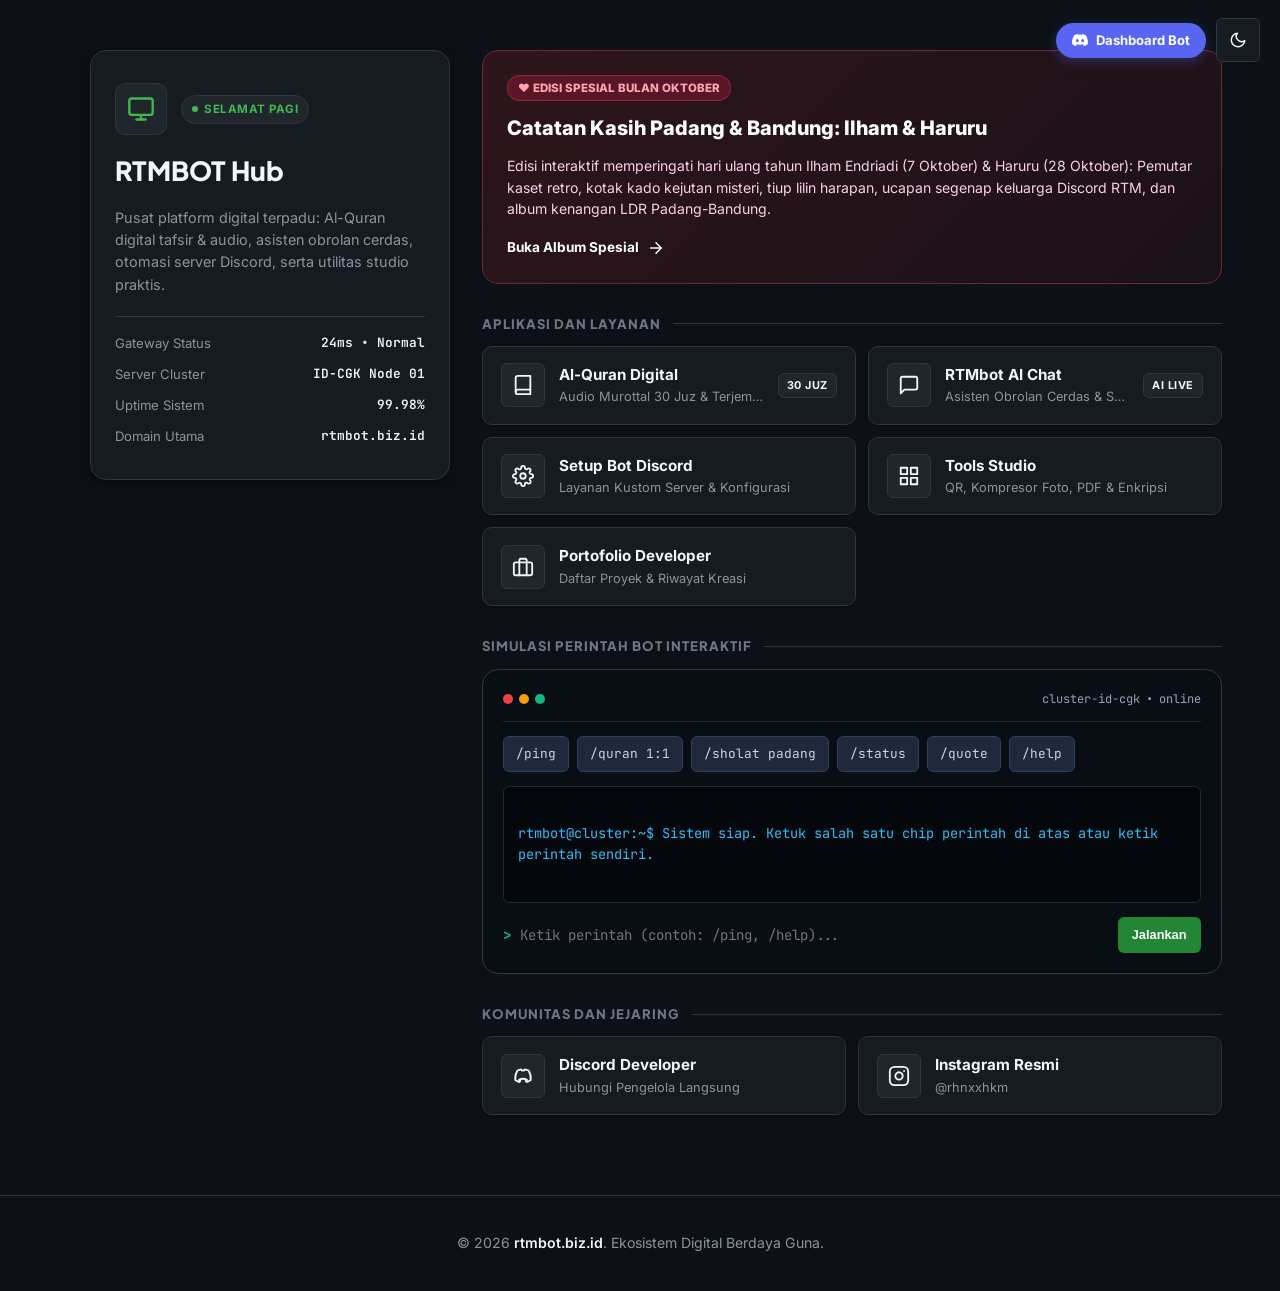
==== index.html @ 98f9404e "feat: hapus 2 ucapan kawan mabar & kerabat, perbarui dashboard bot dan animasi scrapbook" ====
<!DOCTYPE html>
<html lang="id" data-theme="dark">
<head>
  <meta charset="UTF-8">
  <meta name="viewport" content="width=device-width, initial-scale=1.0">
  <meta name="google-site-verification" content="hegC6QGjlcZtAX7SPgJhRO4Cdht479-PehDHq2HpZp4">
  <title>RTMBOT: Ekosistem Digital dan Platform Otomasi</title>
  
  <link rel="preconnect" href="https://fonts.googleapis.com">
  <link rel="preconnect" href="https://fonts.gstatic.com" crossorigin>
  <link href="https://fonts.googleapis.com/css2?family=Plus+Jakarta+Sans:wght@500;600;700;800;900&family=Inter:wght@400;500;600;700&family=JetBrains+Mono:wght@400;500;600&display=swap" rel="stylesheet">
  
  <link rel="stylesheet" href="rtm-design-system.css">

  <script>
    (function() {
      const saved = localStorage.getItem('rtm_theme') || 'dark';
      document.documentElement.setAttribute('data-theme', saved);
      
      // Password recovery redirect handler
      if (window.location.hash && (window.location.hash.includes('type=recovery') || window.location.hash.includes('access_token'))) {
        window.location.replace('/reset-password.html' + window.location.hash);
      } else if (window.location.search && (window.location.search.includes('type=recovery') || window.location.search.includes('token_hash'))) {
        window.location.replace('/reset-password.html' + window.location.search);
      }
    })();
  </script>

  <style>
    /* Specific Hub Grid */
    .hub-container {
      max-width: 1140px;
      margin: 0 auto;
      padding: 30px 20px 80px;
      display: grid;
      grid-template-columns: 1fr;
      gap: 32px;
    }

    @media (min-width: 960px) {
      .hub-container {
        grid-template-columns: 360px 1fr;
        padding-top: 50px;
        align-items: start;
      }
    }

    /* Sidebar Profile Card */
    .hub-profile-card {
      background: var(--rtm-surface);
      border: 1px solid var(--rtm-border);
      border-radius: var(--radius-lg);
      padding: 32px 24px;
      box-shadow: var(--rtm-shadow-md);
      display: flex;
      flex-direction: column;
      gap: 20px;
    }

    @media (min-width: 960px) {
      .hub-profile-card {
        position: sticky;
        top: 30px;
      }
    }

    .brand-mark-header {
      display: flex;
      align-items: center;
      gap: 14px;
    }

    .brand-mark {
      width: 52px;
      height: 52px;
      background: var(--rtm-surface-elevated);
      border: 1px solid var(--rtm-border);
      border-radius: var(--radius-md);
      display: inline-flex;
      align-items: center;
      justify-content: center;
      color: var(--rtm-primary-light);
      flex-shrink: 0;
    }

    .status-badge {
      display: inline-flex;
      align-items: center;
      gap: 6px;
      font-size: 0.72rem;
      font-weight: 700;
      color: var(--rtm-primary-light);
      background: var(--rtm-surface-elevated);
      border: 1px solid var(--rtm-border);
      padding: 4px 10px;
      border-radius: var(--radius-pill);
      text-transform: uppercase;
      letter-spacing: 0.5px;
    }

    .status-pulse-dot {
      width: 6px;
      height: 6px;
      border-radius: 50%;
      background: var(--rtm-primary-light);
    }

    .hub-title {
      font-size: 1.65rem;
      font-weight: 800;
      line-height: 1.2;
    }

    .hub-bio {
      font-size: 0.9rem;
      color: var(--rtm-text-secondary);
      line-height: 1.55;
    }

    .hub-meta-list {
      display: flex;
      flex-direction: column;
      gap: 10px;
      padding-top: 16px;
      border-top: 1px solid var(--rtm-border);
      font-size: 0.82rem;
      color: var(--rtm-text-secondary);
    }

    .meta-row {
      display: flex;
      justify-content: space-between;
      align-items: center;
    }

    .meta-val {
      font-weight: 600;
      color: var(--rtm-text-main);
      font-family: var(--font-mono);
      font-size: 0.8rem;
    }

    /* Content Area */
    .hub-content {
      display: flex;
      flex-direction: column;
      gap: 32px;
    }

    .section-block {
      display: flex;
      flex-direction: column;
      gap: 14px;
    }

    .section-title {
      font-size: 0.82rem;
      font-weight: 800;
      color: var(--rtm-text-muted);
      text-transform: uppercase;
      letter-spacing: 1px;
      display: flex;
      align-items: center;
      gap: 12px;
    }

    .section-title::after {
      content: '';
      flex: 1;
      height: 1px;
      background: var(--rtm-border);
    }

    /* SPECIAL BANNER: 7 OKTOBER PADANG & BANDUNG */
    .special-birthday-banner {
      background: linear-gradient(135deg, #2D151B, #1A1218);
      border: 1px solid #6E273B;
      border-radius: var(--radius-lg);
      padding: 24px;
      display: flex;
      flex-direction: column;
      gap: 14px;
      text-decoration: none;
      color: #FFFFFF;
      transition: transform 0.2s ease, border-color 0.2s ease;
      position: relative;
      overflow: hidden;
    }

    [data-theme="light"] .special-birthday-banner {
      background: linear-gradient(135deg, #FFF1F2, #FFE4E6);
      border-color: #FECDD3;
      color: #881337;
    }

    .special-birthday-banner:hover {
      transform: translateY(-2px);
      border-color: #BE123C;
    }

    .banner-badge {
      display: inline-flex;
      align-items: center;
      gap: 6px;
      font-size: 0.72rem;
      font-weight: 800;
      color: #FDA4AF;
      background: rgba(225, 29, 72, 0.25);
      border: 1px solid rgba(244, 63, 94, 0.4);
      padding: 3px 10px;
      border-radius: var(--radius-pill);
      text-transform: uppercase;
      width: fit-content;
    }

    [data-theme="light"] .banner-badge {
      color: #BE123C;
      background: #FFFFFF;
      border-color: #FDA4AF;
    }

    .banner-heading {
      font-size: 1.25rem;
      font-weight: 800;
      line-height: 1.3;
    }

    .banner-desc {
      font-size: 0.88rem;
      color: #FBCFE8;
      line-height: 1.5;
    }

    [data-theme="light"] .banner-desc {
      color: #4C0519;
    }

    .banner-footer-cta {
      display: inline-flex;
      align-items: center;
      gap: 8px;
      font-size: 0.85rem;
      font-weight: 700;
      color: #FFFFFF;
      margin-top: 4px;
    }

    [data-theme="light"] .banner-footer-cta {
      color: #BE123C;
    }

    /* Cards Grid */
    .cards-grid {
      display: grid;
      grid-template-columns: 1fr;
      gap: 12px;
    }

    @media (min-width: 600px) {
      .cards-grid {
        grid-template-columns: repeat(2, 1fr);
      }
    }

    /* Matte Clean App Link Card */
    .app-card {
      display: flex;
      align-items: center;
      gap: 14px;
      background: var(--rtm-surface);
      border: 1px solid var(--rtm-border);
      border-radius: var(--radius-md);
      padding: 16px 18px;
      text-decoration: none;
      color: var(--rtm-text-main);
      box-shadow: var(--rtm-shadow-sm);
      min-height: 72px;
      transition: all 0.2s ease;
    }

    .app-card:hover {
      border-color: var(--rtm-border-hover);
      background: var(--rtm-surface-elevated);
      transform: translateY(-1px);
    }

    .card-icon-box {
      width: 44px;
      height: 44px;
      border-radius: var(--radius-sm);
      background: var(--rtm-surface-elevated);
      border: 1px solid var(--rtm-border);
      display: flex;
      align-items: center;
      justify-content: center;
      color: var(--rtm-text-main);
      flex-shrink: 0;
    }

    .card-info {
      flex: 1;
      min-width: 0;
    }

    .card-name {
      font-size: 0.95rem;
      font-weight: 700;
      color: var(--rtm-text-main);
      white-space: nowrap;
      overflow: hidden;
      text-overflow: ellipsis;
    }

    .card-desc {
      font-size: 0.8rem;
      color: var(--rtm-text-secondary);
      white-space: nowrap;
      overflow: hidden;
      text-overflow: ellipsis;
    }

    .card-tag {
      font-size: 0.68rem;
      font-weight: 700;
      background: var(--rtm-surface-elevated);
      border: 1px solid var(--rtm-border);
      color: var(--rtm-text-main);
      padding: 3px 8px;
      border-radius: var(--radius-sm);
      text-transform: uppercase;
      letter-spacing: 0.5px;
      flex-shrink: 0;
    }

    /* INTERACTIVE TERMINAL / BOT COMMAND SIMULATOR */
    .terminal-card {
      background: #090D14;
      border: 1px solid #2D3748;
      border-radius: var(--radius-lg);
      padding: 20px;
      display: flex;
      flex-direction: column;
      gap: 14px;
      color: #E2E8F0;
      font-family: var(--font-mono);
    }

    [data-theme="light"] .terminal-card {
      background: #1E293B;
      border-color: #334155;
    }

    .terminal-header {
      display: flex;
      justify-content: space-between;
      align-items: center;
      border-bottom: 1px solid #1F2937;
      padding-bottom: 12px;
      font-size: 0.8rem;
    }

    .terminal-dots {
      display: flex;
      gap: 6px;
    }

    .dot-term {
      width: 10px;
      height: 10px;
      border-radius: 50%;
    }
    .dot-red { background: #EF4444; }
    .dot-yellow { background: #F59E0B; }
    .dot-green { background: #10B981; }

    .terminal-status {
      font-size: 0.75rem;
      color: #94A3B8;
      display: flex;
      align-items: center;
      gap: 6px;
    }

    .terminal-chips {
      display: flex;
      flex-wrap: wrap;
      gap: 8px;
    }

    .cmd-chip {
      background: #1E293B;
      border: 1px solid #334155;
      color: #CBD5E1;
      padding: 6px 12px;
      border-radius: var(--radius-sm);
      font-size: 0.8rem;
      font-family: var(--font-mono);
      cursor: pointer;
      min-height: 36px;
      display: inline-flex;
      align-items: center;
      gap: 6px;
      transition: all 0.15s ease;
    }

    .cmd-chip:hover {
      background: #334155;
      color: #FFFFFF;
      border-color: #64748B;
    }

    .terminal-output-box {
      background: #04070B;
      border: 1px solid #1E293B;
      border-radius: var(--radius-sm);
      padding: 14px;
      min-height: 100px;
      max-height: 180px;
      overflow-y: auto;
      font-size: 0.85rem;
      line-height: 1.6;
      white-space: pre-wrap;
      color: #38BDF8;
    }

    .terminal-input-row {
      display: flex;
      gap: 8px;
      align-items: center;
    }

    .terminal-prompt {
      color: #10B981;
      font-weight: 700;
      font-size: 0.9rem;
    }

    .terminal-input {
      flex: 1;
      background: transparent;
      border: none;
      color: #F8FAFC;
      font-family: var(--font-mono);
      font-size: 0.88rem;
      outline: none;
    }

    .terminal-send-btn {
      background: #238636;
      border: none;
      color: #FFFFFF;
      padding: 6px 14px;
      border-radius: var(--radius-sm);
      font-size: 0.8rem;
      font-weight: 700;
      cursor: pointer;
      min-height: 36px;
    }

    /* Top Floating Bar for Theme */
    .top-toolbar {
      position: fixed;
      top: 18px;
      right: 20px;
      z-index: 99;
      display: flex;
      gap: 10px;
    }
  </style>
</head>
<body>

  <!-- Floating Toolbar: Dashboard Bot & Theme Switcher -->
  <div class="top-toolbar" style="display: flex; gap: 10px; align-items: center;">
    <a href="dashboard/" class="rtm-btn-pill" style="text-decoration: none; display: inline-flex; align-items: center; gap: 8px; font-size: 0.82rem; font-weight: 700; background: #5865F2; color: #FFF; padding: 7px 16px; border-radius: 999px; box-shadow: 0 4px 12px rgba(88, 101, 242, 0.3); transition: transform 0.15s ease;">
      <svg width="16" height="16" viewBox="0 0 24 24" fill="currentColor">
        <path d="M20.317 4.37a19.791 19.791 0 0 0-4.885-1.515.074.074 0 0 0-.079.037c-.21.375-.444.864-.608 1.25a18.27 18.27 0 0 0-5.487 0 12.64 12.64 0 0 0-.617-1.25.077.077 0 0 0-.079-.037A19.736 19.736 0 0 0 3.677 4.37a.07.07 0 0 0-.032.027C.533 9.046-.32 13.58.099 18.057a.082.082 0 0 0 .031.057 19.9 19.9 0 0 0 5.993 3.03.078.078 0 0 0 .084-.028c.462-.63.874-1.295 1.226-1.994.021-.041.001-.09-.041-.106a13.107 13.107 0 0 1-1.872-.892.077.077 0 0 1-.008-.128 10.2 10.2 0 0 0 .372-.292.074.074 0 0 1 .077-.01c3.929 1.793 8.18 1.793 12.061 0a.074.074 0 0 1 .078.01c.12.098.246.198.373.292a.077.077 0 0 1-.006.127 12.299 12.299 0 0 1-1.873.894.077.077 0 0 0-.041.107c.36.698.772 1.362 1.225 1.993a.076.076 0 0 0 .084.028 19.839 19.839 0 0 0 6.002-3.03.077.077 0 0 0 .032-.054c.5-5.177-.838-9.674-3.549-13.66a.061.061 0 0 0-.031-.028zM8.02 15.33c-1.183 0-2.157-1.085-2.157-2.419 0-1.333.956-2.419 2.157-2.419 1.21 0 2.176 1.096 2.157 2.42 0 1.333-.956 2.418-2.157 2.418zm7.975 0c-1.183 0-2.157-1.085-2.157-2.419 0-1.333.955-2.419 2.157-2.419 1.21 0 2.176 1.096 2.157 2.42 0 1.333-.946 2.418-2.157 2.418z"/>
      </svg>
      <span>Dashboard Bot</span>
    </a>
    <button id="themeToggleBtn" class="rtm-btn-icon" type="button" aria-label="Ganti Tema Tampilan" title="Ganti Mode Gelap / Terang">
      <svg id="themeIconDark" width="18" height="18" viewBox="0 0 24 24" fill="none" stroke="currentColor" stroke-width="2" stroke-linecap="round" stroke-linejoin="round">
        <path d="M21 12.79A9 9 0 1 1 11.21 3 7 7 0 0 0 21 12.79z"></path>
      </svg>
      <svg id="themeIconLight" width="18" height="18" viewBox="0 0 24 24" fill="none" stroke="currentColor" stroke-width="2" stroke-linecap="round" stroke-linejoin="round" style="display:none;">
        <circle cx="12" cy="12" r="5"></circle>
        <line x1="12" y1="1" x2="12" y2="3"></line>
        <line x1="12" y1="21" x2="12" y2="23"></line>
        <line x1="4.22" y1="4.22" x2="5.64" y2="5.64"></line>
        <line x1="18.36" y1="18.36" x2="19.78" y2="19.78"></line>
        <line x1="1" y1="12" x2="3" y2="12"></line>
        <line x1="21" y1="12" x2="23" y2="12"></line>
        <line x1="4.22" y1="19.78" x2="5.64" y2="18.36"></line>
        <line x1="18.36" y1="5.64" x2="19.78" y2="4.22"></line>
      </svg>
    </button>
  </div>

  <main class="hub-container">
    
    <!-- Profile & Branding Sidebar -->
    <aside class="hub-profile-card">
      <div class="brand-mark-header">
        <div class="brand-mark">
          <svg width="28" height="28" viewBox="0 0 24 24" fill="none" stroke="currentColor" stroke-width="2" stroke-linecap="round" stroke-linejoin="round">
            <rect x="2" y="3" width="20" height="14" rx="2" ry="2"></rect>
            <line x1="8" y1="21" x2="16" y2="21"></line>
            <line x1="12" y1="17" x2="12" y2="21"></line>
          </svg>
        </div>
        <div>
          <div class="status-badge" id="greetBadge">
            <span class="status-pulse-dot"></span>
            <span id="greetText">Selamat Datang</span>
          </div>
        </div>
      </div>

      <h1 class="hub-title">RTMBOT Hub</h1>
      <p class="hub-bio">
        Pusat platform digital terpadu: Al-Quran digital tafsir &amp; audio, asisten obrolan cerdas, otomasi server Discord, serta utilitas studio praktis.
      </p>

      <div class="hub-meta-list">
        <div class="meta-row">
          <span>Gateway Status</span>
          <span class="meta-val" id="livePingVal">24ms &bull; Normal</span>
        </div>
        <div class="meta-row">
          <span>Server Cluster</span>
          <span class="meta-val">ID-CGK Node 01</span>
        </div>
        <div class="meta-row">
          <span>Uptime Sistem</span>
          <span class="meta-val">99.98%</span>
        </div>
        <div class="meta-row">
          <span>Domain Utama</span>
          <span class="meta-val">rtmbot.biz.id</span>
        </div>
      </div>
    </aside>

    <!-- Main Content & Tools Section -->
    <section class="hub-content">
      
      <!-- SPECIAL FEATURE: PADANG & BANDUNG OKTOBER KEEPSAKE (/hh/) -->
      <a href="hh/" class="special-birthday-banner" title="Buka Catatan Kasih Padang &amp; Bandung: Ilham &amp; Haruru">
        <div class="banner-badge">&hearts; Edisi Spesial Bulan Oktober</div>
        <div class="banner-heading">Catatan Kasih Padang &amp; Bandung: Ilham &amp; Haruru</div>
        <div class="banner-desc">
          Edisi interaktif memperingati hari ulang tahun Ilham Endriadi (7 Oktober) &amp; Haruru (28 Oktober): Pemutar kaset retro, kotak kado kejutan misteri, tiup lilin harapan, ucapan segenap keluarga Discord RTM, dan album kenangan LDR Padang-Bandung.
        </div>
        <div class="banner-footer-cta">
          <span>Buka Album Spesial</span>
          <svg width="18" height="18" viewBox="0 0 24 24" fill="none" stroke="currentColor" stroke-width="2" stroke-linecap="round" stroke-linejoin="round">
            <line x1="5" y1="12" x2="19" y2="12"></line>
            <polyline points="12 5 19 12 12 19"></polyline>
          </svg>
        </div>
      </a>

      <!-- Group 1: Aplikasi & Fitur Utama -->
      <div class="section-block">
        <h2 class="section-title">Aplikasi dan Layanan</h2>
        <div class="cards-grid">
          
          <a href="quran/" class="app-card">
            <div class="card-icon-box">
              <svg width="22" height="22" viewBox="0 0 24 24" fill="none" stroke="currentColor" stroke-width="2" stroke-linecap="round" stroke-linejoin="round">
                <path d="M4 19.5A2.5 2.5 0 0 1 6.5 17H20"></path>
                <path d="M6.5 2H20v20H6.5A2.5 2.5 0 0 1 4 19.5v-15A2.5 2.5 0 0 1 6.5 2z"></path>
              </svg>
            </div>
            <div class="card-info">
              <div class="card-name">Al-Quran Digital</div>
              <div class="card-desc">Audio Murottal 30 Juz &amp; Terjemahan</div>
            </div>
            <span class="card-tag">30 Juz</span>
          </a>

          <a href="chat/" class="app-card">
            <div class="card-icon-box">
              <svg width="22" height="22" viewBox="0 0 24 24" fill="none" stroke="currentColor" stroke-width="2" stroke-linecap="round" stroke-linejoin="round">
                <path d="M21 15a2 2 0 0 1-2 2H7l-4 4V5a2 2 0 0 1 2-2h14a2 2 0 0 1 2 2z"></path>
              </svg>
            </div>
            <div class="card-info">
              <div class="card-name">RTMbot AI Chat</div>
              <div class="card-desc">Asisten Obrolan Cerdas &amp; Solutif</div>
            </div>
            <span class="card-tag">AI Live</span>
          </a>

          <a href="costum/" class="app-card">
            <div class="card-icon-box">
              <svg width="22" height="22" viewBox="0 0 24 24" fill="none" stroke="currentColor" stroke-width="2" stroke-linecap="round" stroke-linejoin="round">
                <circle cx="12" cy="12" r="3"></circle>
                <path d="M19.4 15a1.65 1.65 0 0 0 .33 1.82l.06.06a2 2 0 0 1 0 2.83 2 2 0 0 1-2.83 0l-.06-.06a1.65 1.65 0 0 0-1.82-.33 1.65 1.65 0 0 0-1 1.51V21a2 2 0 0 1-2 2 2 2 0 0 1-2-2v-.09A1.65 1.65 0 0 0 9 19.4a1.65 1.65 0 0 0-1.82.33l-.06.06a2 2 0 0 1-2.83 0 2 2 0 0 1 0-2.83l.06-.06a1.65 1.65 0 0 0 .33-1.82 1.65 1.65 0 0 0-1.51-1H3a2 2 0 0 1-2-2 2 2 0 0 1 2-2h.09A1.65 1.65 0 0 0 4.6 9a1.65 1.65 0 0 0-.33-1.82l-.06-.06a2 2 0 0 1 0-2.83 2 2 0 0 1 2.83 0l.06.06a1.65 1.65 0 0 0 1.82.33H9a1.65 1.65 0 0 0 1-1.51V3a2 2 0 0 1 2-2 2 2 0 0 1 2 2v.09a1.65 1.65 0 0 0 1 1.51 1.65 1.65 0 0 0 1.82-.33l.06-.06a2 2 0 0 1 2.83 0 2 2 0 0 1 0 2.83l-.06.06a1.65 1.65 0 0 0-.33 1.82V9a1.65 1.65 0 0 0 1.51 1H21a2 2 0 0 1 2 2 2 2 0 0 1-2 2h-.09a1.65 1.65 0 0 0-1.51 1z"></path>
              </svg>
            </div>
            <div class="card-info">
              <div class="card-name">Setup Bot Discord</div>
              <div class="card-desc">Layanan Kustom Server &amp; Konfigurasi</div>
            </div>
          </a>

          <a href="studio/" class="app-card">
            <div class="card-icon-box">
              <svg width="22" height="22" viewBox="0 0 24 24" fill="none" stroke="currentColor" stroke-width="2" stroke-linecap="round" stroke-linejoin="round">
                <rect x="3" y="3" width="7" height="7"></rect>
                <rect x="14" y="3" width="7" height="7"></rect>
                <rect x="14" y="14" width="7" height="7"></rect>
                <rect x="3" y="14" width="7" height="7"></rect>
              </svg>
            </div>
            <div class="card-info">
              <div class="card-name">Tools Studio</div>
              <div class="card-desc">QR, Kompresor Foto, PDF &amp; Enkripsi</div>
            </div>
          </a>

          <a href="portofolio/" class="app-card">
            <div class="card-icon-box">
              <svg width="22" height="22" viewBox="0 0 24 24" fill="none" stroke="currentColor" stroke-width="2" stroke-linecap="round" stroke-linejoin="round">
                <rect x="2" y="7" width="20" height="14" rx="2" ry="2"></rect>
                <path d="M16 21V5a2 2 0 0 0-2-2h-4a2 2 0 0 0-2 2v16"></path>
              </svg>
            </div>
            <div class="card-info">
              <div class="card-name">Portofolio Developer</div>
              <div class="card-desc">Daftar Proyek &amp; Riwayat Kreasi</div>
            </div>
          </a>

        </div>
      </div>

      <!-- INTERACTIVE SECTION: LIVE TERMINAL SIMULATOR -->
      <div class="section-block">
        <h2 class="section-title">Simulasi Perintah Bot Interaktif</h2>
        <div class="terminal-card">
          <div class="terminal-header">
            <div class="terminal-dots">
              <div class="dot-term dot-red"></div>
              <div class="dot-term dot-yellow"></div>
              <div class="dot-term dot-green"></div>
            </div>
            <div class="terminal-status">
              <span>cluster-id-cgk</span> &bull; <span>online</span>
            </div>
          </div>

          <div class="terminal-chips">
            <button type="button" class="cmd-chip" onclick="executeTermCmd('/ping')">/ping</button>
            <button type="button" class="cmd-chip" onclick="executeTermCmd('/quran 1:1')">/quran 1:1</button>
            <button type="button" class="cmd-chip" onclick="executeTermCmd('/sholat padang')">/sholat padang</button>
            <button type="button" class="cmd-chip" onclick="executeTermCmd('/status')">/status</button>
            <button type="button" class="cmd-chip" onclick="executeTermCmd('/quote')">/quote</button>
            <button type="button" class="cmd-chip" onclick="executeTermCmd('/help')">/help</button>
          </div>

          <div class="terminal-output-box" id="termOutput">
rtmbot@cluster:~$ Sistem siap. Ketuk salah satu chip perintah di atas atau ketik perintah sendiri.
          </div>

          <div class="terminal-input-row">
            <span class="terminal-prompt">&gt;</span>
            <input type="text" id="termInput" class="terminal-input" placeholder="Ketik perintah (contoh: /ping, /help)..." autocomplete="off">
            <button type="button" class="terminal-send-btn" onclick="submitTermInput()">Jalankan</button>
          </div>
        </div>
      </div>

      <!-- Group 2: Komunitas & Media Sosial -->
      <div class="section-block">
        <h2 class="section-title">Komunitas dan Jejaring</h2>
        <div class="cards-grid">
          
          <a href="https://discord.com/users/1000737066822410311" target="_blank" rel="noopener noreferrer" class="app-card">
            <div class="card-icon-box">
              <svg width="22" height="22" viewBox="0 0 24 24" fill="none" stroke="currentColor" stroke-width="2" stroke-linecap="round" stroke-linejoin="round">
                <path d="M18 6h0a14.5 14.5 0 0 0-4-1.2 11.8 11.8 0 0 0-.6 1.2 13.5 13.5 0 0 0-2.8 0 11.8 11.8 0 0 0-.6-1.2A14.5 14.5 0 0 0 6 6a15.7 15.7 0 0 0-2.4 10.3 14.7 14.7 0 0 0 4.5 2.3c.4-.5.7-1 1-1.6-.5-.2-1-.5-1.5-.8.1-.1.2-.2.3-.3a10.5 10.5 0 0 1 8.2 0c.1.1.2.2.3.3-.5.3-1 .6-1.5.8.3.6.6 1.1 1 1.6a14.7 14.7 0 0 0 4.5-2.3A15.7 15.7 0 0 0 18 6z"></path>
              </svg>
            </div>
            <div class="card-info">
              <div class="card-name">Discord Developer</div>
              <div class="card-desc">Hubungi Pengelola Langsung</div>
            </div>
          </a>

          <a href="https://www.instagram.com/rhnxxhkm" target="_blank" rel="noopener noreferrer" class="app-card">
            <div class="card-icon-box">
              <svg width="22" height="22" viewBox="0 0 24 24" fill="none" stroke="currentColor" stroke-width="2" stroke-linecap="round" stroke-linejoin="round">
                <rect x="2" y="2" width="20" height="20" rx="5" ry="5"></rect>
                <path d="M16 11.37A4 4 0 1 1 12.63 8 4 4 0 0 1 16 11.37z"></path>
                <line x1="17.5" y1="6.5" x2="17.51" y2="6.5"></line>
              </svg>
            </div>
            <div class="card-info">
              <div class="card-name">Instagram Resmi</div>
              <div class="card-desc">@rhnxxhkm</div>
            </div>
          </a>

        </div>
      </div>

    </section>

  </main>

  <footer class="rtm-footer">
    <p>&copy; 2026 <a href="https://rtmbot.biz.id">rtmbot.biz.id</a>. Ekosistem Digital Berdaya Guna.</p>
  </footer>

  <script>
    // Theme Switcher
    function toggleTheme() {
      const current = document.documentElement.getAttribute('data-theme') || 'dark';
      const next = current === 'dark' ? 'light' : 'dark';
      document.documentElement.setAttribute('data-theme', next);
      localStorage.setItem('rtm_theme', next);
      updateThemeIcon(next);
    }

    function updateThemeIcon(theme) {
      const isDark = (theme || document.documentElement.getAttribute('data-theme') || 'dark') === 'dark';
      const iconDark = document.getElementById('themeIconDark');
      const iconLight = document.getElementById('themeIconLight');
      if (iconDark && iconLight) {
        iconDark.style.display = isDark ? 'inline-block' : 'none';
        iconLight.style.display = isDark ? 'none' : 'inline-block';
      }
    }

    document.getElementById('themeToggleBtn').addEventListener('click', toggleTheme);

    // Greet text based on user local time
    const hour = new Date().getHours();
    const greetEl = document.getElementById('greetText');
    if (greetEl) {
      if (hour >= 4 && hour < 11) greetEl.textContent = 'Selamat Pagi';
      else if (hour >= 11 && hour < 15) greetEl.textContent = 'Selamat Siang';
      else if (hour >= 15 && hour < 18) greetEl.textContent = 'Selamat Sore';
      else greetEl.textContent = 'Selamat Malam';
    }

    // Ping fluctuation simulation (natural 18ms - 32ms)
    setInterval(() => {
      const pingEl = document.getElementById('livePingVal');
      if (pingEl) {
        const ms = Math.floor(Math.random() * 14) + 18;
        pingEl.textContent = ms + 'ms \u2022 Normal';
      }
    }, 4000);

    // Interactive Terminal Simulator Logic
    const termOutput = document.getElementById('termOutput');
    const termInput = document.getElementById('termInput');

    function executeTermCmd(cmd) {
      cmd = cmd.trim();
      if (!cmd) return;
      
      let response = '';
      const cleanCmd = cmd.toLowerCase();

      if (cleanCmd === '/ping') {
        const latency = Math.floor(Math.random() * 12) + 19;
        response = `Pong!\nGateway WebSocket Latency: ${latency}ms\nREST API Latency: ${latency + 6}ms\nRegion: Asia/Jakarta (ID-CGK)`;
      } else if (cleanCmd === '/quran 1:1') {
        response = `QS. Al-Fatihah (1:1)\nبِسْمِ اللَّهِ الرَّحْمَٰنِ الرَّحِيمِ\n"Dengan nama Allah Yang Maha Pengasih, Maha Penyayang."\nBuka fitur lengkap di menu /quran/`;
      } else if (cleanCmd === '/sholat padang') {
        response = `Jadwal Sholat Wilayah Padang & Bandung Hari Ini:\nSubuh: 04:52 WIB\nDzuhur: 12:12 WIB\nAshar: 15:15 WIB\nMaghrib: 18:16 WIB\nIsya: 19:24 WIB`;
      } else if (cleanCmd === '/status') {
        response = `Status Cluster RTMBOT:\n- Engine: Node.js & Supabase\n- Uptime: 99.98%\n- Total Shards: 4 Active\n- Memory Usage: 328 MB / 1024 MB`;
      } else if (cleanCmd === '/quote') {
        const quotes = [
          '"Sebaik-baik manusia adalah yang paling bermanfaat bagi orang lain." (HR. Ahmad)',
          '"Jarak seribu kilometer tak ada artinya bagi dua hati yang saling mendoakan dalam sujud."',
          '"Bekerjalah dengan rapi, berpikirlah dengan jernih, dan pasrahkan hasilnya kepada Sang Pencipta."'
        ];
        response = quotes[Math.floor(Math.random() * quotes.length)];
      } else if (cleanCmd === '/help') {
        response = `Daftar Perintah Tersedia:\n/ping          : Cek latensi server\n/quran 1:1     : Tampilkan cuplikan ayat Al-Quran\n/sholat padang : Jadwal sholat harian\n/status        : Periksa kesehatan cluster server\n/quote         : Ambil nasihat hikmah\n/clear         : Bersihkan konsol terminal`;
      } else if (cleanCmd === '/clear') {
        termOutput.textContent = 'rtmbot@cluster:~$ Konsol dibersihkan.';
        return;
      } else {
        response = `Perintah "${cmd}" tidak dikenali. Ketik /help untuk melihat opsi yang tersedia.`;
      }

      termOutput.textContent = `rtmbot@cluster:~$ ${cmd}\n${response}`;
      termOutput.scrollTop = termOutput.scrollHeight;
    }

    function submitTermInput() {
      if (!termInput) return;
      const val = termInput.value.trim();
      if (val) {
        executeTermCmd(val);
        termInput.value = '';
      }
    }

    if (termInput) {
      termInput.addEventListener('keydown', (e) => {
        if (e.key === 'Enter') submitTermInput();
      });
    }

    updateThemeIcon();
  </script>
</body>
</html>
---- rtm-design-system.css ----
/* ==========================================================================
   RTMBOT Design System (Matte Architectural Standard - Anti-Slop Compliant)
   Strictly Zero Neon, Zero Generic AI Glows, WCAG AA Contrast, Full Fluid Reflow
   ========================================================================== */

:root {
  /* Dark Theme Tokens (Default - Matte Editorial Charcoal & Natural Forest) */
  --rtm-bg: #0D1117;
  --rtm-surface: #161B22;
  --rtm-surface-elevated: #21262D;
  --rtm-border: #30363D;
  --rtm-border-hover: #6E7681;
  
  --rtm-text-main: #F0F6FC;
  --rtm-text-secondary: #8B949E;
  --rtm-text-muted: #6E7681;
  
  /* Natural Earth Accents (Zero Neon Cyan / Zero Electric Purples) */
  --rtm-primary: #238636;
  --rtm-primary-hover: #2EA043;
  --rtm-primary-light: #3FB950;
  --rtm-accent-gold: #D29922;
  --rtm-accent-warm: #E3B341;
  
  /* Matte Crisp Shadows (Zero Diffuse Glowing Halo) */
  --rtm-shadow-sm: 0 1px 2px rgba(0, 0, 0, 0.4);
  --rtm-shadow-md: 0 3px 8px rgba(0, 0, 0, 0.5);
  --rtm-shadow-lg: 0 8px 24px rgba(0, 0, 0, 0.6);
  
  --font-heading: 'Plus Jakarta Sans', -apple-system, BlinkMacSystemFont, sans-serif;
  --font-body: 'Inter', -apple-system, BlinkMacSystemFont, sans-serif;
  --font-mono: 'JetBrains Mono', 'SFMono-Regular', Consolas, monospace;
  
  --radius-sm: 6px;
  --radius-md: 10px;
  --radius-lg: 16px;
  --radius-pill: 9999px;
  
  --tap-target-min: 44px;
}

[data-theme="light"] {
  --rtm-bg: #F6F8FA;
  --rtm-surface: #FFFFFF;
  --rtm-surface-elevated: #F0F2F5;
  --rtm-border: #D0D7DE;
  --rtm-border-hover: #57606A;
  
  --rtm-text-main: #24292F;
  --rtm-text-secondary: #57606A;
  --rtm-text-muted: #8C959F;
  
  --rtm-primary: #1A7F37;
  --rtm-primary-hover: #2DA44E;
  --rtm-primary-light: #1A7F37;
  --rtm-accent-gold: #9A6700;
  --rtm-accent-warm: #BF8700;
  
  --rtm-shadow-sm: 0 1px 2px rgba(27, 31, 36, 0.04);
  --rtm-shadow-md: 0 3px 6px rgba(27, 31, 36, 0.08);
  --rtm-shadow-lg: 0 8px 20px rgba(27, 31, 36, 0.12);
}

/* Reset and Global Box Model */
*, *::before, *::after {
  box-sizing: border-box;
  margin: 0;
  padding: 0;
}

html {
  font-size: 16px;
  scroll-behavior: smooth;
  -webkit-text-size-adjust: 100%;
}

body {
  background-color: var(--rtm-bg);
  color: var(--rtm-text-main);
  font-family: var(--font-body);
  line-height: 1.6;
  min-height: 100vh;
  position: relative;
  overflow-x: hidden;
  transition: background-color 0.2s ease, color 0.2s ease;
}

/* Accessible Focus States */
a:focus-visible,
button:focus-visible,
input:focus-visible,
select:focus-visible,
textarea:focus-visible {
  outline: 2px solid var(--rtm-primary);
  outline-offset: 2px;
}

/* Typography Defaults */
h1, h2, h3, h4, h5, h6 {
  font-family: var(--font-heading);
  color: var(--rtm-text-main);
  line-height: 1.25;
  font-weight: 800;
}

p {
  color: var(--rtm-text-secondary);
}

/* Shared Top Navigation Bar */
.rtm-navbar {
  position: fixed;
  top: 0;
  left: 0;
  width: 100%;
  height: 64px;
  background-color: var(--rtm-surface);
  border-bottom: 1px solid var(--rtm-border);
  z-index: 100;
  display: flex;
  align-items: center;
  box-shadow: var(--rtm-shadow-sm);
  transition: background-color 0.2s ease, border-color 0.2s ease;
}

.rtm-nav-container {
  width: 100%;
  max-width: 1200px;
  margin: 0 auto;
  padding: 0 20px;
  display: flex;
  justify-content: space-between;
  align-items: center;
}

.rtm-brand {
  display: inline-flex;
  align-items: center;
  gap: 10px;
  text-decoration: none;
  font-family: var(--font-heading);
  font-size: 1.15rem;
  font-weight: 800;
  color: var(--rtm-text-main);
}

.rtm-brand-badge {
  background: var(--rtm-surface-elevated);
  border: 1px solid var(--rtm-border);
  color: var(--rtm-primary-light);
  font-size: 0.72rem;
  font-weight: 700;
  padding: 2px 8px;
  border-radius: var(--radius-sm);
  letter-spacing: 0.5px;
}

.rtm-nav-actions {
  display: flex;
  align-items: center;
  gap: 10px;
}

.rtm-btn-icon {
  width: var(--tap-target-min);
  height: var(--tap-target-min);
  border-radius: var(--radius-sm);
  background: var(--rtm-surface);
  border: 1px solid var(--rtm-border);
  color: var(--rtm-text-main);
  cursor: pointer;
  display: inline-flex;
  align-items: center;
  justify-content: center;
  transition: all 0.2s ease;
}

.rtm-btn-icon:hover {
  border-color: var(--rtm-border-hover);
  background: var(--rtm-surface-elevated);
}

.rtm-btn-link {
  min-height: var(--tap-target-min);
  padding: 8px 16px;
  border-radius: var(--radius-sm);
  background: var(--rtm-surface-elevated);
  border: 1px solid var(--rtm-border);
  color: var(--rtm-text-main);
  text-decoration: none;
  font-size: 0.88rem;
  font-weight: 600;
  display: inline-flex;
  align-items: center;
  gap: 8px;
  transition: all 0.2s ease;
}

.rtm-btn-link:hover {
  border-color: var(--rtm-border-hover);
  background: var(--rtm-border);
}

.rtm-btn-primary {
  background: var(--rtm-primary);
  color: #FFFFFF;
  border: 1px solid var(--rtm-primary);
}

.rtm-btn-primary:hover {
  background: var(--rtm-primary-hover);
  border-color: var(--rtm-primary-hover);
}

/* Footer Standard */
.rtm-footer {
  border-top: 1px solid var(--rtm-border);
  padding: 36px 20px;
  text-align: center;
  font-size: 0.88rem;
  color: var(--rtm-text-muted);
}

.rtm-footer a {
  color: var(--rtm-text-main);
  text-decoration: none;
  font-weight: 600;
}

.rtm-footer a:hover {
  text-decoration: underline;
}

/* Responsive Container */
.rtm-page-container {
  max-width: 1200px;
  margin: 0 auto;
  padding: 94px 20px 60px;
}
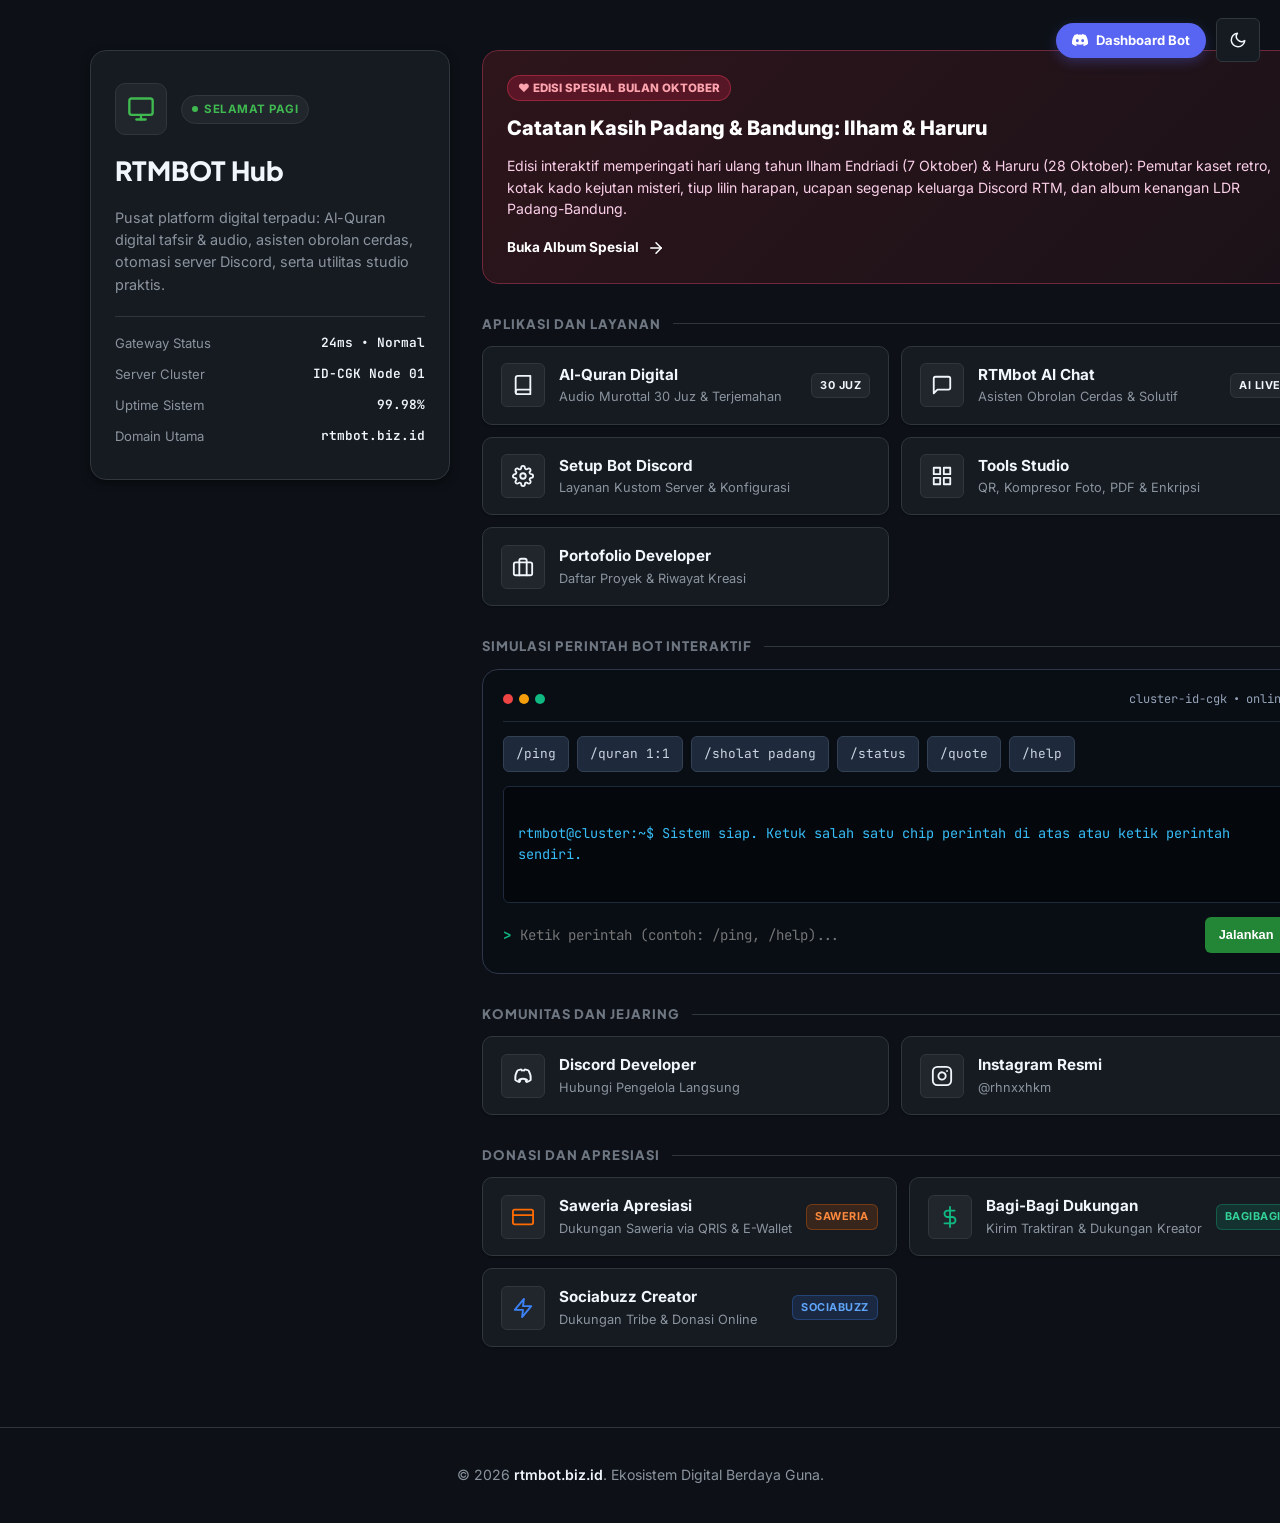
==== commit b1e46c65: "feat: bersihkan anti-slop scrapbook, amankan moderasi PIN, pulihkan donasi saweria di beranda" ====
--- a/index.html
+++ b/index.html
@@ -706,6 +706,55 @@
         </div>
       </div>
 
+      <!-- Group 3: Donasi & Apresiasi (Dipulihkan dari rtmbot html old) -->
+      <div class="section-block">
+        <h2 class="section-title">Donasi dan Apresiasi</h2>
+        <div class="cards-grid">
+          
+          <a href="https://saweria.co/RH7155" target="_blank" rel="noopener noreferrer" class="app-card">
+            <div class="card-icon-box" style="color: #FF6B00;">
+              <svg width="22" height="22" viewBox="0 0 24 24" fill="none" stroke="currentColor" stroke-width="2" stroke-linecap="round" stroke-linejoin="round">
+                <rect x="1" y="4" width="22" height="16" rx="2" ry="2"></rect>
+                <line x1="1" y1="10" x2="23" y2="10"></line>
+              </svg>
+            </div>
+            <div class="card-info">
+              <div class="card-name">Saweria Apresiasi</div>
+              <div class="card-desc">Dukungan Saweria via QRIS &amp; E-Wallet</div>
+            </div>
+            <span class="card-tag" style="background: rgba(255, 107, 0, 0.15); color: #FF8A3D; border-color: rgba(255, 107, 0, 0.3);">Saweria</span>
+          </a>
+
+          <a href="https://bagibagi.co/Rh7155" target="_blank" rel="noopener noreferrer" class="app-card">
+            <div class="card-icon-box" style="color: #10B981;">
+              <svg width="22" height="22" viewBox="0 0 24 24" fill="none" stroke="currentColor" stroke-width="2" stroke-linecap="round" stroke-linejoin="round">
+                <line x1="12" y1="1" x2="12" y2="23"></line>
+                <path d="M17 5H9.5a3.5 3.5 0 0 0 0 7h5a3.5 3.5 0 0 1 0 7H6"></path>
+              </svg>
+            </div>
+            <div class="card-info">
+              <div class="card-name">Bagi-Bagi Dukungan</div>
+              <div class="card-desc">Kirim Traktiran &amp; Dukungan Kreator</div>
+            </div>
+            <span class="card-tag" style="background: rgba(16, 185, 129, 0.15); color: #34D399; border-color: rgba(16, 185, 129, 0.3);">BagiBagi</span>
+          </a>
+
+          <a href="https://sociabuzz.com/abogoboga7155/tribe" target="_blank" rel="noopener noreferrer" class="app-card">
+            <div class="card-icon-box" style="color: #3B82F6;">
+              <svg width="22" height="22" viewBox="0 0 24 24" fill="none" stroke="currentColor" stroke-width="2" stroke-linecap="round" stroke-linejoin="round">
+                <polygon points="13 2 3 14 12 14 11 22 21 10 12 10 13 2"></polygon>
+              </svg>
+            </div>
+            <div class="card-info">
+              <div class="card-name">Sociabuzz Creator</div>
+              <div class="card-desc">Dukungan Tribe &amp; Donasi Online</div>
+            </div>
+            <span class="card-tag" style="background: rgba(59, 130, 246, 0.15); color: #60A5FA; border-color: rgba(59, 130, 246, 0.3);">Sociabuzz</span>
+          </a>
+
+        </div>
+      </div>
+
     </section>
 
   </main>
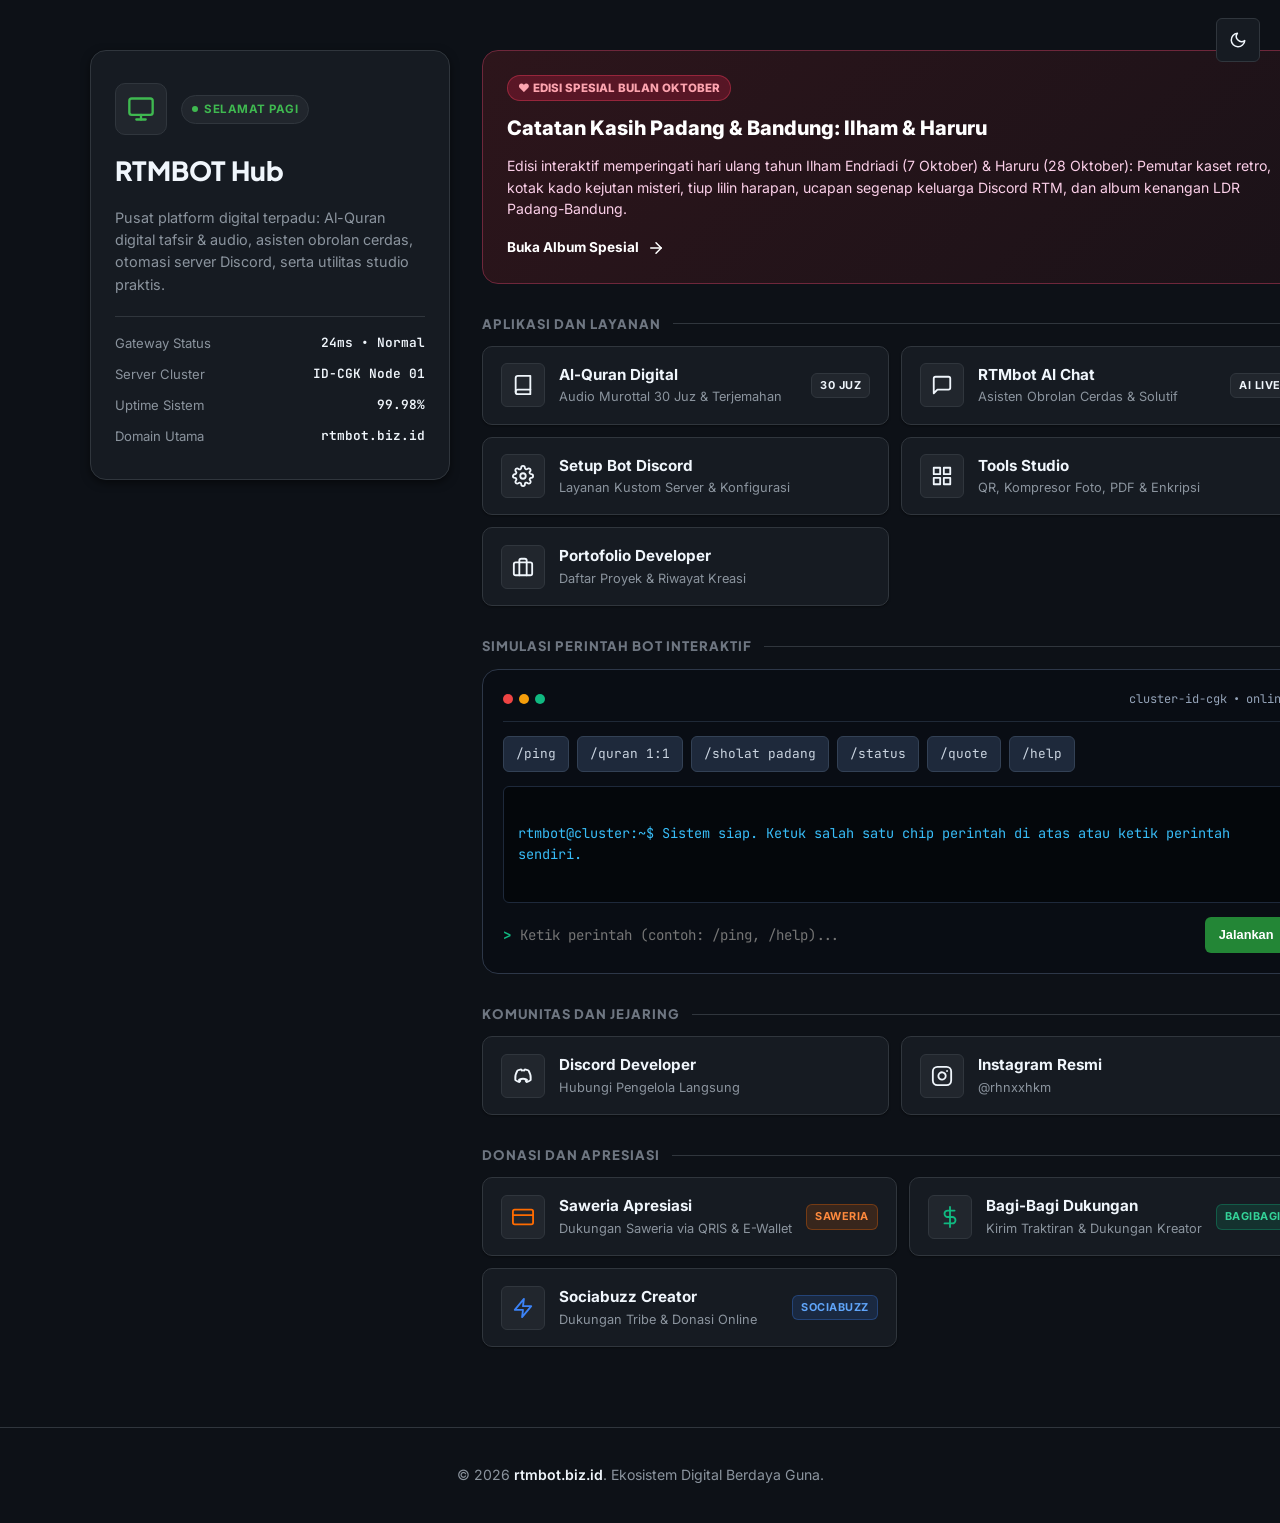
==== commit 3701f8ad: "fix(hh): set gift box prize to Haruru, scratch card to treats, enhance mobile topnav and continuous " ====
--- a/index.html
+++ b/index.html
@@ -470,14 +470,8 @@
 </head>
 <body>
 
-  <!-- Floating Toolbar: Dashboard Bot & Theme Switcher -->
-  <div class="top-toolbar" style="display: flex; gap: 10px; align-items: center;">
-    <a href="dashboard/" class="rtm-btn-pill" style="text-decoration: none; display: inline-flex; align-items: center; gap: 8px; font-size: 0.82rem; font-weight: 700; background: #5865F2; color: #FFF; padding: 7px 16px; border-radius: 999px; box-shadow: 0 4px 12px rgba(88, 101, 242, 0.3); transition: transform 0.15s ease;">
-      <svg width="16" height="16" viewBox="0 0 24 24" fill="currentColor">
-        <path d="M20.317 4.37a19.791 19.791 0 0 0-4.885-1.515.074.074 0 0 0-.079.037c-.21.375-.444.864-.608 1.25a18.27 18.27 0 0 0-5.487 0 12.64 12.64 0 0 0-.617-1.25.077.077 0 0 0-.079-.037A19.736 19.736 0 0 0 3.677 4.37a.07.07 0 0 0-.032.027C.533 9.046-.32 13.58.099 18.057a.082.082 0 0 0 .031.057 19.9 19.9 0 0 0 5.993 3.03.078.078 0 0 0 .084-.028c.462-.63.874-1.295 1.226-1.994.021-.041.001-.09-.041-.106a13.107 13.107 0 0 1-1.872-.892.077.077 0 0 1-.008-.128 10.2 10.2 0 0 0 .372-.292.074.074 0 0 1 .077-.01c3.929 1.793 8.18 1.793 12.061 0a.074.074 0 0 1 .078.01c.12.098.246.198.373.292a.077.077 0 0 1-.006.127 12.299 12.299 0 0 1-1.873.894.077.077 0 0 0-.041.107c.36.698.772 1.362 1.225 1.993a.076.076 0 0 0 .084.028 19.839 19.839 0 0 0 6.002-3.03.077.077 0 0 0 .032-.054c.5-5.177-.838-9.674-3.549-13.66a.061.061 0 0 0-.031-.028zM8.02 15.33c-1.183 0-2.157-1.085-2.157-2.419 0-1.333.956-2.419 2.157-2.419 1.21 0 2.176 1.096 2.157 2.42 0 1.333-.956 2.418-2.157 2.418zm7.975 0c-1.183 0-2.157-1.085-2.157-2.419 0-1.333.955-2.419 2.157-2.419 1.21 0 2.176 1.096 2.157 2.42 0 1.333-.946 2.418-2.157 2.418z"/>
-      </svg>
-      <span>Dashboard Bot</span>
-    </a>
+  <!-- Floating Toolbar: Theme Switcher -->
+  <div class="top-toolbar">
     <button id="themeToggleBtn" class="rtm-btn-icon" type="button" aria-label="Ganti Tema Tampilan" title="Ganti Mode Gelap / Terang">
       <svg id="themeIconDark" width="18" height="18" viewBox="0 0 24 24" fill="none" stroke="currentColor" stroke-width="2" stroke-linecap="round" stroke-linejoin="round">
         <path d="M21 12.79A9 9 0 1 1 11.21 3 7 7 0 0 0 21 12.79z"></path>
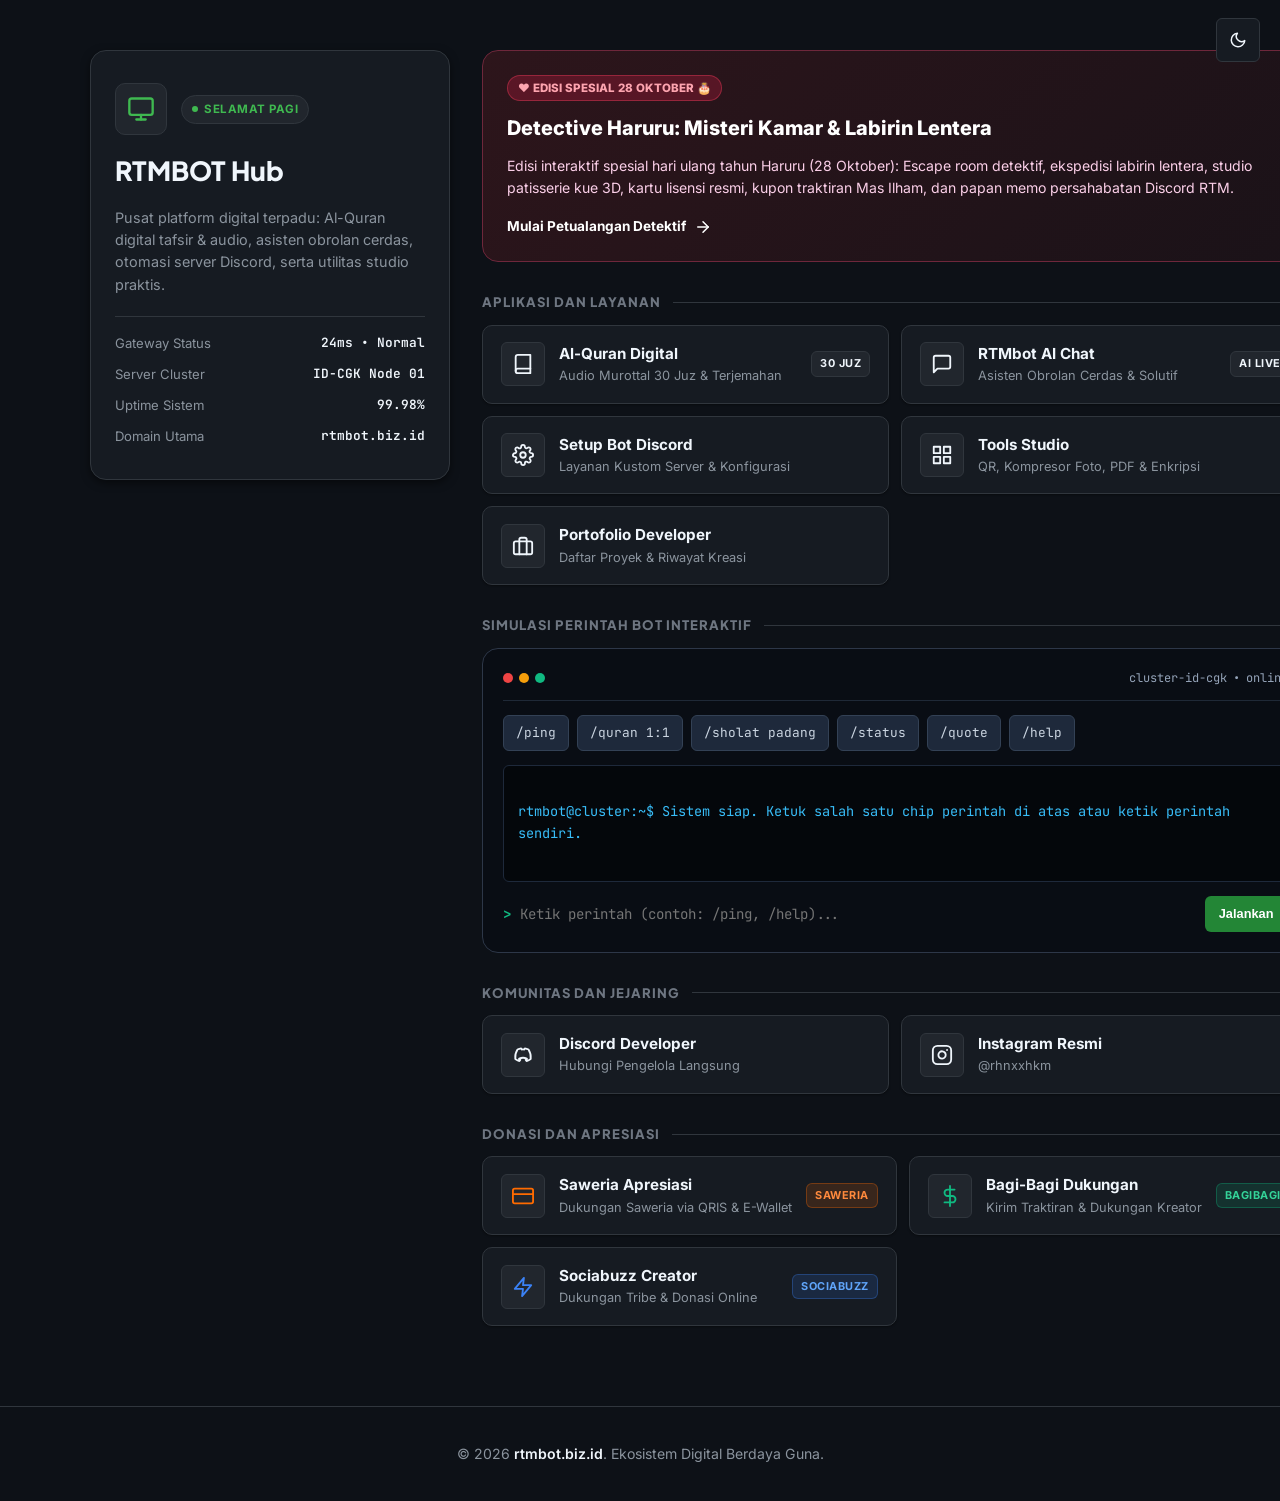
==== commit 30f97292: "feat: launch Detective Haruru birthday quest, takedown hh, and update routing" ====
--- a/index.html
+++ b/index.html
@@ -538,15 +538,15 @@
     <!-- Main Content & Tools Section -->
     <section class="hub-content">
       
-      <!-- SPECIAL FEATURE: PADANG & BANDUNG OKTOBER KEEPSAKE (/hh/) -->
-      <a href="hh/" class="special-birthday-banner" title="Buka Catatan Kasih Padang &amp; Bandung: Ilham &amp; Haruru">
-        <div class="banner-badge">&hearts; Edisi Spesial Bulan Oktober</div>
-        <div class="banner-heading">Catatan Kasih Padang &amp; Bandung: Ilham &amp; Haruru</div>
+      <!-- SPECIAL FEATURE: DETECTIVE HARURU BIRTHDAY QUEST (/haruru/) -->
+      <a href="haruru/" class="special-birthday-banner" title="Buka Detective Haruru: Kasus Spesial 28 Oktober">
+        <div class="banner-badge">&hearts; Edisi Spesial 28 Oktober 🎂</div>
+        <div class="banner-heading">Detective Haruru: Misteri Kamar &amp; Labirin Lentera</div>
         <div class="banner-desc">
-          Edisi interaktif memperingati hari ulang tahun Ilham Endriadi (7 Oktober) &amp; Haruru (28 Oktober): Pemutar kaset retro, kotak kado kejutan misteri, tiup lilin harapan, ucapan segenap keluarga Discord RTM, dan album kenangan LDR Padang-Bandung.
+          Edisi interaktif spesial hari ulang tahun Haruru (28 Oktober): Escape room detektif, ekspedisi labirin lentera, studio patisserie kue 3D, kartu lisensi resmi, kupon traktiran Mas Ilham, dan papan memo persahabatan Discord RTM.
         </div>
         <div class="banner-footer-cta">
-          <span>Buka Album Spesial</span>
+          <span>Mulai Petualangan Detektif</span>
           <svg width="18" height="18" viewBox="0 0 24 24" fill="none" stroke="currentColor" stroke-width="2" stroke-linecap="round" stroke-linejoin="round">
             <line x1="5" y1="12" x2="19" y2="12"></line>
             <polyline points="12 5 19 12 12 19"></polyline>
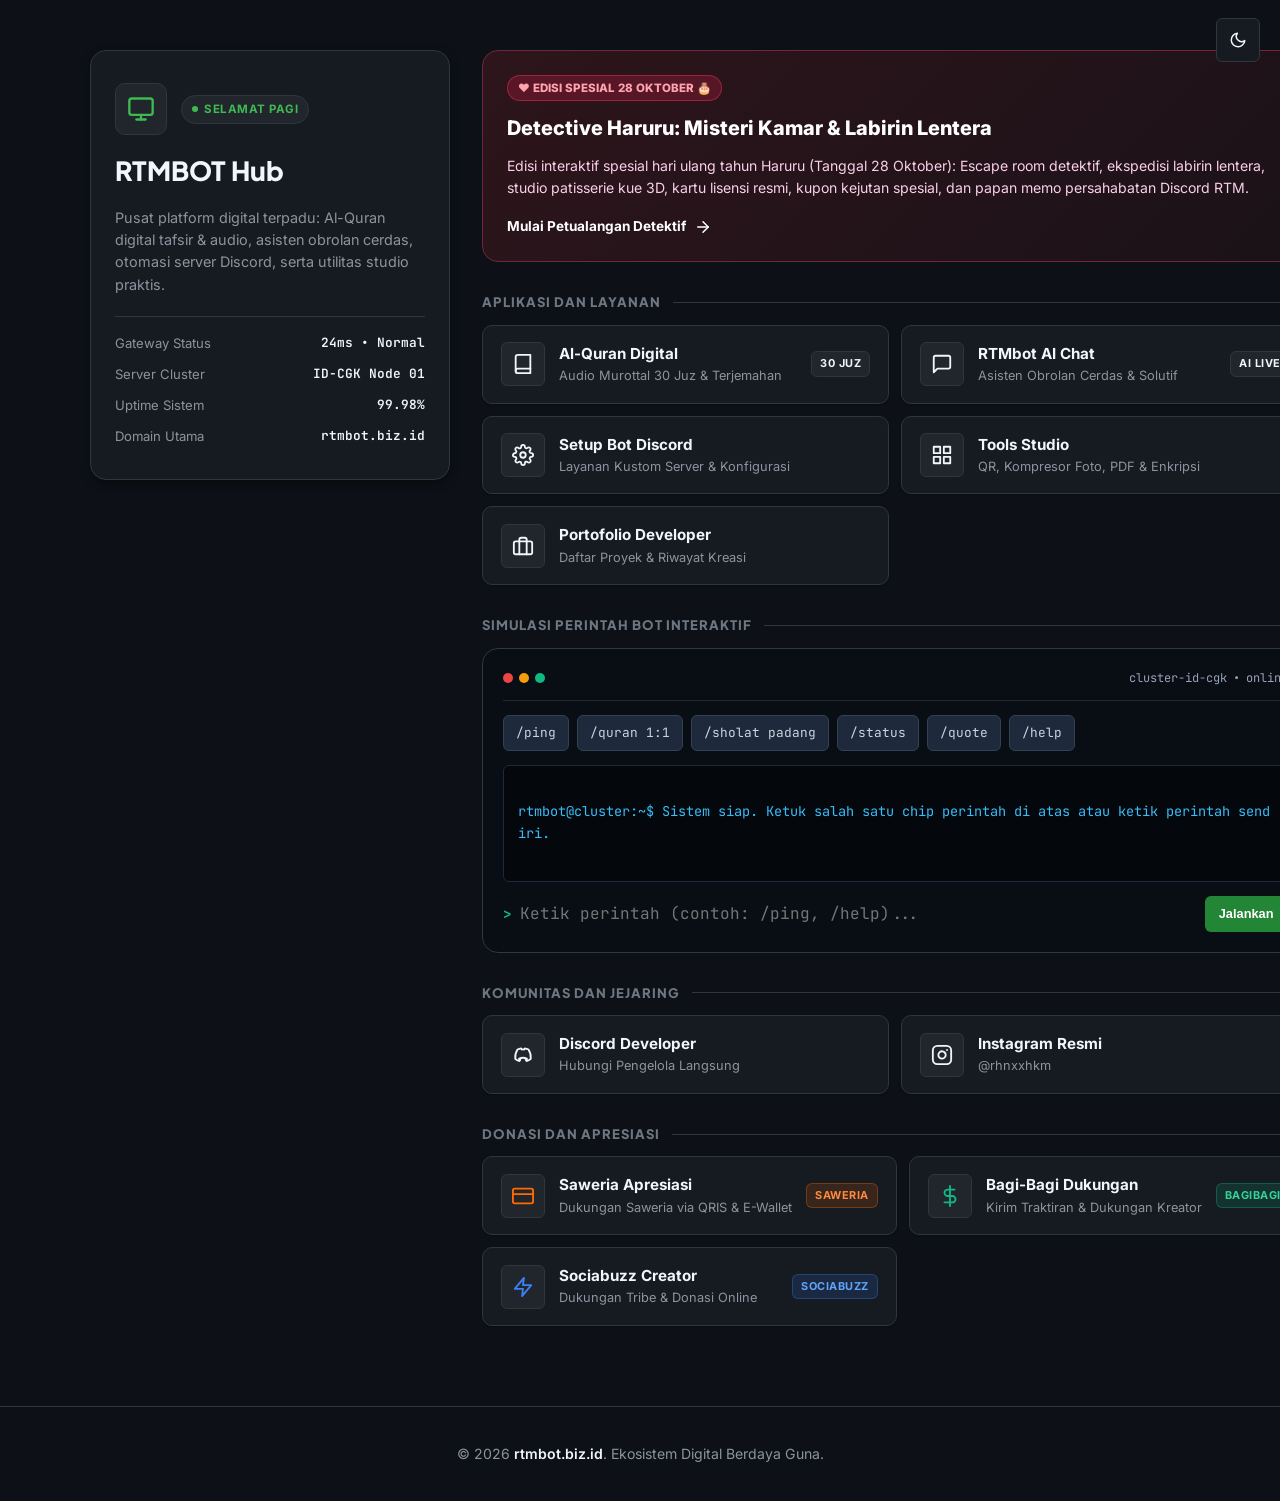
==== commit a321f71d: "fix(mobile): resolve diorama furniture crowding with spacious depth layout and eliminate erratic zoo" ====
--- a/index.html
+++ b/index.html
@@ -2,7 +2,7 @@
 <html lang="id" data-theme="dark">
 <head>
   <meta charset="UTF-8">
-  <meta name="viewport" content="width=device-width, initial-scale=1.0">
+  <meta name="viewport" content="width=device-width, initial-scale=1.0, maximum-scale=1.0, user-scalable=no, viewport-fit=cover">
   <meta name="google-site-verification" content="hegC6QGjlcZtAX7SPgJhRO4Cdht479-PehDHq2HpZp4">
   <title>RTMBOT: Ekosistem Digital dan Platform Otomasi</title>
   
@@ -420,6 +420,9 @@
       font-size: 0.85rem;
       line-height: 1.6;
       white-space: pre-wrap;
+      word-break: break-all;
+      overflow-wrap: anywhere;
+      overflow-x: hidden;
       color: #38BDF8;
     }
 
@@ -427,21 +430,24 @@
       display: flex;
       gap: 8px;
       align-items: center;
+      width: 100%;
     }
 
     .terminal-prompt {
       color: #10B981;
       font-weight: 700;
       font-size: 0.9rem;
+      flex-shrink: 0;
     }
 
     .terminal-input {
       flex: 1;
+      min-width: 0;
       background: transparent;
       border: none;
       color: #F8FAFC;
       font-family: var(--font-mono);
-      font-size: 0.88rem;
+      font-size: 16px; /* Prevents auto-zoom in on iOS Safari and mobile devices */
       outline: none;
     }
 
@@ -455,6 +461,7 @@
       font-weight: 700;
       cursor: pointer;
       min-height: 36px;
+      flex-shrink: 0;
     }
 
     /* Top Floating Bar for Theme */
@@ -465,6 +472,96 @@
       z-index: 99;
       display: flex;
       gap: 10px;
+    }
+
+    /* Global Touch & Zoom Stabilization (No double-tap zoom delay or focus jumping) */
+    html, body, button, a, input, select, textarea {
+      touch-action: manipulation;
+      -webkit-text-size-adjust: 100%;
+      text-size-adjust: 100%;
+    }
+
+    /* Dedicated Mobile Optimization (Zero Horizontal Scroll & No Zoom Glitches) */
+    @media (max-width: 640px) {
+      html, body {
+        width: 100%;
+        max-width: 100vw;
+        overflow-x: hidden;
+      }
+      .hub-container {
+        padding: 16px 12px 60px;
+        gap: 18px;
+        width: 100%;
+        max-width: 100vw;
+        box-sizing: border-box;
+        overflow-x: hidden;
+      }
+      .hub-profile-card {
+        padding: 18px 14px;
+        gap: 14px;
+        border-radius: var(--radius-md);
+        box-sizing: border-box;
+      }
+      .hub-title {
+        font-size: 1.45rem;
+      }
+      .hub-bio {
+        font-size: 0.86rem;
+      }
+      .special-birthday-banner {
+        padding: 18px 14px;
+        gap: 10px;
+        border-radius: var(--radius-md);
+        box-sizing: border-box;
+      }
+      .banner-heading {
+        font-size: 1.1rem;
+      }
+      .banner-desc {
+        font-size: 0.82rem;
+      }
+      .cards-grid {
+        grid-template-columns: 1fr;
+        gap: 10px;
+        width: 100%;
+        box-sizing: border-box;
+      }
+      .app-card {
+        padding: 12px 14px;
+        min-height: 64px;
+        box-sizing: border-box;
+      }
+      .card-name {
+        font-size: 0.9rem;
+      }
+      .card-desc {
+        font-size: 0.76rem;
+      }
+      .terminal-card {
+        padding: 16px 14px;
+        border-radius: var(--radius-md);
+        gap: 12px;
+        box-sizing: border-box;
+        width: 100%;
+      }
+      .terminal-chips {
+        gap: 6px;
+      }
+      .cmd-chip {
+        padding: 6px 10px;
+        font-size: 0.74rem;
+        min-height: 34px;
+      }
+      .terminal-output-box {
+        padding: 10px 12px;
+        font-size: 0.78rem;
+        box-sizing: border-box;
+        width: 100%;
+      }
+      .top-toolbar {
+        top: 12px;
+        right: 14px;
+      }
     }
   </style>
 </head>
@@ -543,7 +640,7 @@
         <div class="banner-badge">&hearts; Edisi Spesial 28 Oktober 🎂</div>
         <div class="banner-heading">Detective Haruru: Misteri Kamar &amp; Labirin Lentera</div>
         <div class="banner-desc">
-          Edisi interaktif spesial hari ulang tahun Haruru (28 Oktober): Escape room detektif, ekspedisi labirin lentera, studio patisserie kue 3D, kartu lisensi resmi, kupon traktiran Mas Ilham, dan papan memo persahabatan Discord RTM.
+          Edisi interaktif spesial hari ulang tahun Haruru (Tanggal 28 Oktober): Escape room detektif, ekspedisi labirin lentera, studio patisserie kue 3D, kartu lisensi resmi, kupon kejutan spesial, dan papan memo persahabatan Discord RTM.
         </div>
         <div class="banner-footer-cta">
           <span>Mulai Petualangan Detektif</span>
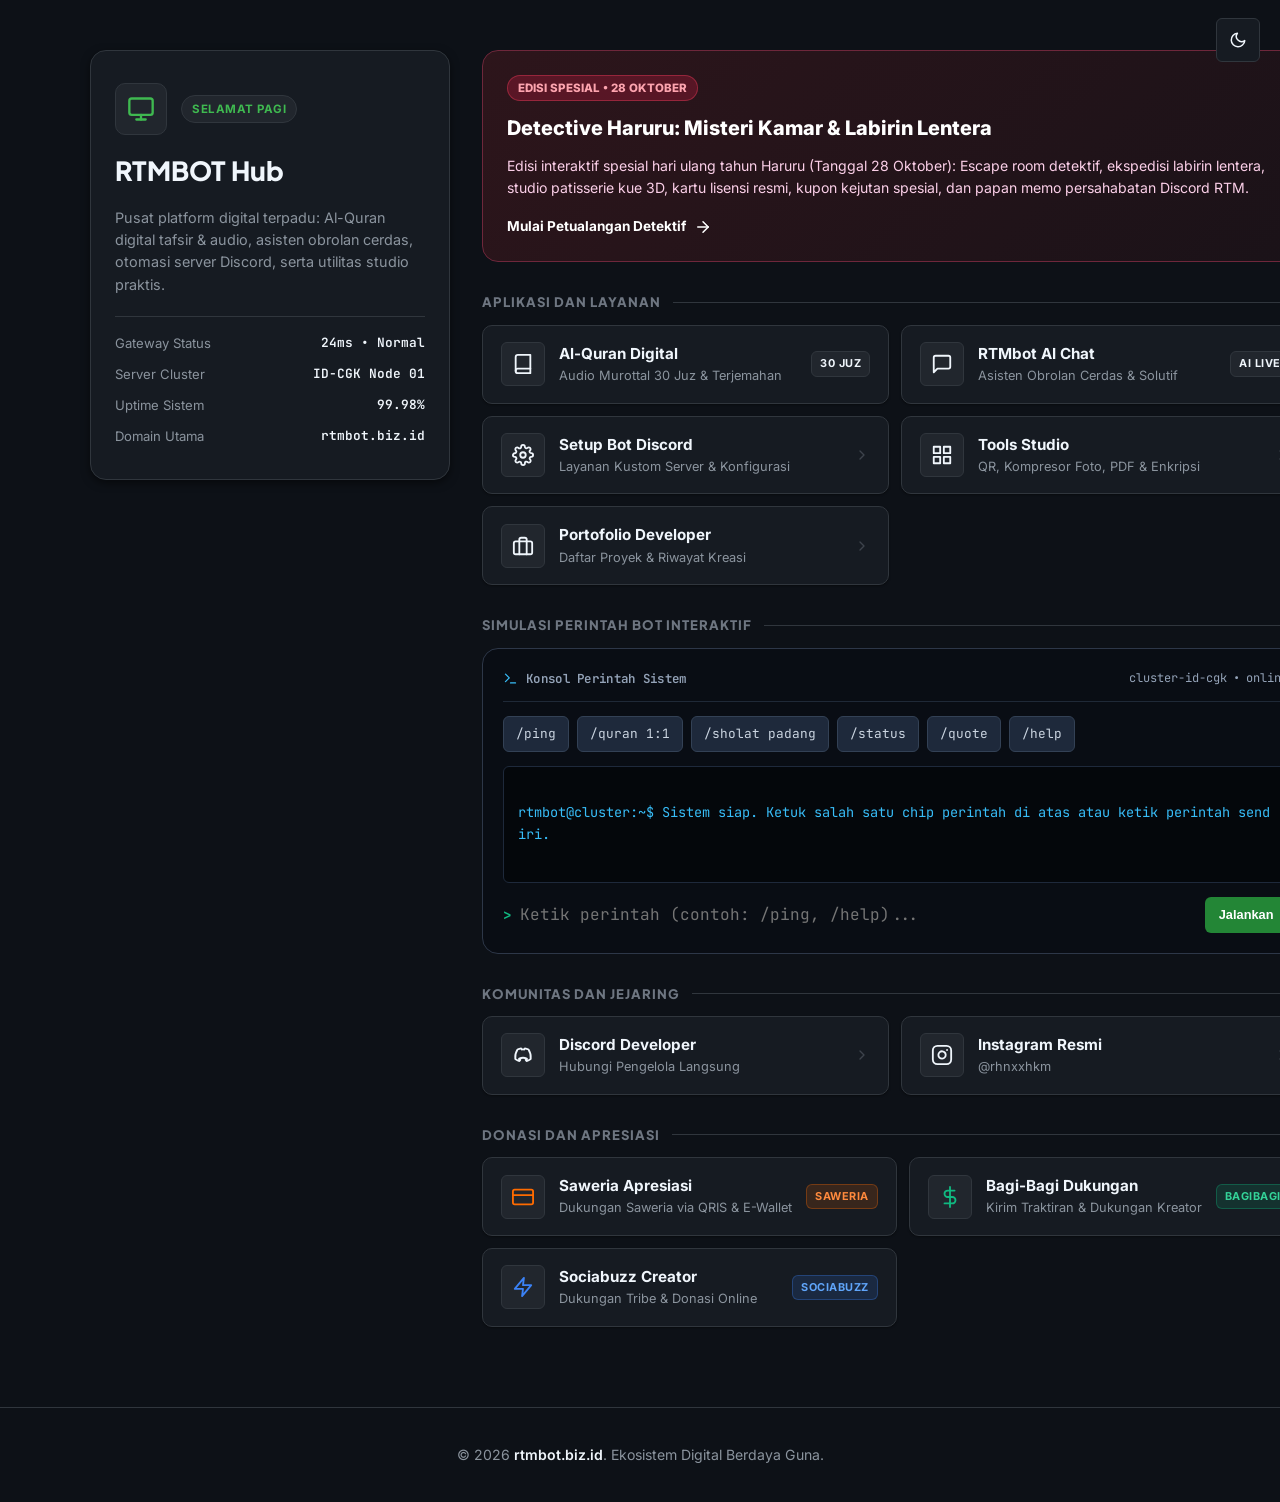
==== commit 904594b9: "fix(mobile): optimize maze controls, BFS compass path, exit portal, and symmetric antislop index lay" ====
--- a/index.html
+++ b/index.html
@@ -98,13 +98,6 @@
       letter-spacing: 0.5px;
     }
 
-    .status-pulse-dot {
-      width: 6px;
-      height: 6px;
-      border-radius: 50%;
-      background: var(--rtm-primary-light);
-    }
-
     .hub-title {
       font-size: 1.65rem;
       font-weight: 800;
@@ -332,6 +325,19 @@
       flex-shrink: 0;
     }
 
+    .card-chevron {
+      color: var(--rtm-text-muted);
+      opacity: 0.45;
+      flex-shrink: 0;
+      margin-left: auto;
+      transition: transform 0.2s ease, opacity 0.2s ease;
+    }
+
+    .app-card:hover .card-chevron {
+      opacity: 0.9;
+      transform: translateX(2px);
+    }
+
     /* INTERACTIVE TERMINAL / BOT COMMAND SIMULATOR */
     .terminal-card {
       background: #090D14;
@@ -359,19 +365,19 @@
       font-size: 0.8rem;
     }
 
-    .terminal-dots {
-      display: flex;
-      gap: 6px;
-    }
-
-    .dot-term {
-      width: 10px;
-      height: 10px;
-      border-radius: 50%;
-    }
-    .dot-red { background: #EF4444; }
-    .dot-yellow { background: #F59E0B; }
-    .dot-green { background: #10B981; }
+    .terminal-header-title {
+      display: flex;
+      align-items: center;
+      gap: 8px;
+      color: #94A3B8;
+      font-weight: 600;
+      font-size: 0.78rem;
+      letter-spacing: 0.3px;
+    }
+
+    .terminal-header-title svg {
+      color: #38BDF8;
+    }
 
     .terminal-status {
       font-size: 0.75rem;
@@ -485,22 +491,24 @@
     @media (max-width: 640px) {
       html, body {
         width: 100%;
-        max-width: 100vw;
+        max-width: 100%;
         overflow-x: hidden;
       }
       .hub-container {
-        padding: 16px 12px 60px;
-        gap: 18px;
+        padding: 20px 16px 60px;
+        gap: 20px;
         width: 100%;
-        max-width: 100vw;
+        max-width: 100%;
         box-sizing: border-box;
+        margin: 0 auto;
         overflow-x: hidden;
       }
       .hub-profile-card {
-        padding: 18px 14px;
-        gap: 14px;
+        padding: 20px 16px;
+        gap: 16px;
         border-radius: var(--radius-md);
         box-sizing: border-box;
+        width: 100%;
       }
       .hub-title {
         font-size: 1.45rem;
@@ -509,10 +517,11 @@
         font-size: 0.86rem;
       }
       .special-birthday-banner {
-        padding: 18px 14px;
-        gap: 10px;
+        padding: 20px 16px;
+        gap: 12px;
         border-radius: var(--radius-md);
         box-sizing: border-box;
+        width: 100%;
       }
       .banner-heading {
         font-size: 1.1rem;
@@ -527,20 +536,26 @@
         box-sizing: border-box;
       }
       .app-card {
-        padding: 12px 14px;
+        padding: 14px 16px;
+        gap: 12px;
         min-height: 64px;
         box-sizing: border-box;
+        width: 100%;
+      }
+      .card-icon-box {
+        width: 40px;
+        height: 40px;
       }
       .card-name {
-        font-size: 0.9rem;
+        font-size: 0.92rem;
       }
       .card-desc {
-        font-size: 0.76rem;
+        font-size: 0.78rem;
       }
       .terminal-card {
-        padding: 16px 14px;
+        padding: 18px 16px;
         border-radius: var(--radius-md);
-        gap: 12px;
+        gap: 14px;
         box-sizing: border-box;
         width: 100%;
       }
@@ -553,14 +568,14 @@
         min-height: 34px;
       }
       .terminal-output-box {
-        padding: 10px 12px;
+        padding: 12px 14px;
         font-size: 0.78rem;
         box-sizing: border-box;
         width: 100%;
       }
       .top-toolbar {
-        top: 12px;
-        right: 14px;
+        top: 14px;
+        right: 16px;
       }
     }
   </style>
@@ -601,7 +616,6 @@
         </div>
         <div>
           <div class="status-badge" id="greetBadge">
-            <span class="status-pulse-dot"></span>
             <span id="greetText">Selamat Datang</span>
           </div>
         </div>
@@ -637,7 +651,7 @@
       
       <!-- SPECIAL FEATURE: DETECTIVE HARURU BIRTHDAY QUEST (/haruru/) -->
       <a href="haruru/" class="special-birthday-banner" title="Buka Detective Haruru: Kasus Spesial 28 Oktober">
-        <div class="banner-badge">&hearts; Edisi Spesial 28 Oktober 🎂</div>
+        <div class="banner-badge">Edisi Spesial &bull; 28 Oktober</div>
         <div class="banner-heading">Detective Haruru: Misteri Kamar &amp; Labirin Lentera</div>
         <div class="banner-desc">
           Edisi interaktif spesial hari ulang tahun Haruru (Tanggal 28 Oktober): Escape room detektif, ekspedisi labirin lentera, studio patisserie kue 3D, kartu lisensi resmi, kupon kejutan spesial, dan papan memo persahabatan Discord RTM.
@@ -694,6 +708,9 @@
               <div class="card-name">Setup Bot Discord</div>
               <div class="card-desc">Layanan Kustom Server &amp; Konfigurasi</div>
             </div>
+            <svg class="card-chevron" width="16" height="16" viewBox="0 0 24 24" fill="none" stroke="currentColor" stroke-width="2" stroke-linecap="round" stroke-linejoin="round">
+              <polyline points="9 18 15 12 9 6"></polyline>
+            </svg>
           </a>
 
           <a href="studio/" class="app-card">
@@ -709,6 +726,9 @@
               <div class="card-name">Tools Studio</div>
               <div class="card-desc">QR, Kompresor Foto, PDF &amp; Enkripsi</div>
             </div>
+            <svg class="card-chevron" width="16" height="16" viewBox="0 0 24 24" fill="none" stroke="currentColor" stroke-width="2" stroke-linecap="round" stroke-linejoin="round">
+              <polyline points="9 18 15 12 9 6"></polyline>
+            </svg>
           </a>
 
           <a href="portofolio/" class="app-card">
@@ -722,6 +742,9 @@
               <div class="card-name">Portofolio Developer</div>
               <div class="card-desc">Daftar Proyek &amp; Riwayat Kreasi</div>
             </div>
+            <svg class="card-chevron" width="16" height="16" viewBox="0 0 24 24" fill="none" stroke="currentColor" stroke-width="2" stroke-linecap="round" stroke-linejoin="round">
+              <polyline points="9 18 15 12 9 6"></polyline>
+            </svg>
           </a>
 
         </div>
@@ -732,10 +755,12 @@
         <h2 class="section-title">Simulasi Perintah Bot Interaktif</h2>
         <div class="terminal-card">
           <div class="terminal-header">
-            <div class="terminal-dots">
-              <div class="dot-term dot-red"></div>
-              <div class="dot-term dot-yellow"></div>
-              <div class="dot-term dot-green"></div>
+            <div class="terminal-header-title">
+              <svg width="15" height="15" viewBox="0 0 24 24" fill="none" stroke="currentColor" stroke-width="2" stroke-linecap="round" stroke-linejoin="round">
+                <polyline points="4 17 10 11 4 5"></polyline>
+                <line x1="12" y1="19" x2="20" y2="19"></line>
+              </svg>
+              <span>Konsol Perintah Sistem</span>
             </div>
             <div class="terminal-status">
               <span>cluster-id-cgk</span> &bull; <span>online</span>
@@ -778,6 +803,9 @@
               <div class="card-name">Discord Developer</div>
               <div class="card-desc">Hubungi Pengelola Langsung</div>
             </div>
+            <svg class="card-chevron" width="16" height="16" viewBox="0 0 24 24" fill="none" stroke="currentColor" stroke-width="2" stroke-linecap="round" stroke-linejoin="round">
+              <polyline points="9 18 15 12 9 6"></polyline>
+            </svg>
           </a>
 
           <a href="https://www.instagram.com/rhnxxhkm" target="_blank" rel="noopener noreferrer" class="app-card">
@@ -792,6 +820,9 @@
               <div class="card-name">Instagram Resmi</div>
               <div class="card-desc">@rhnxxhkm</div>
             </div>
+            <svg class="card-chevron" width="16" height="16" viewBox="0 0 24 24" fill="none" stroke="currentColor" stroke-width="2" stroke-linecap="round" stroke-linejoin="round">
+              <polyline points="9 18 15 12 9 6"></polyline>
+            </svg>
           </a>
 
         </div>
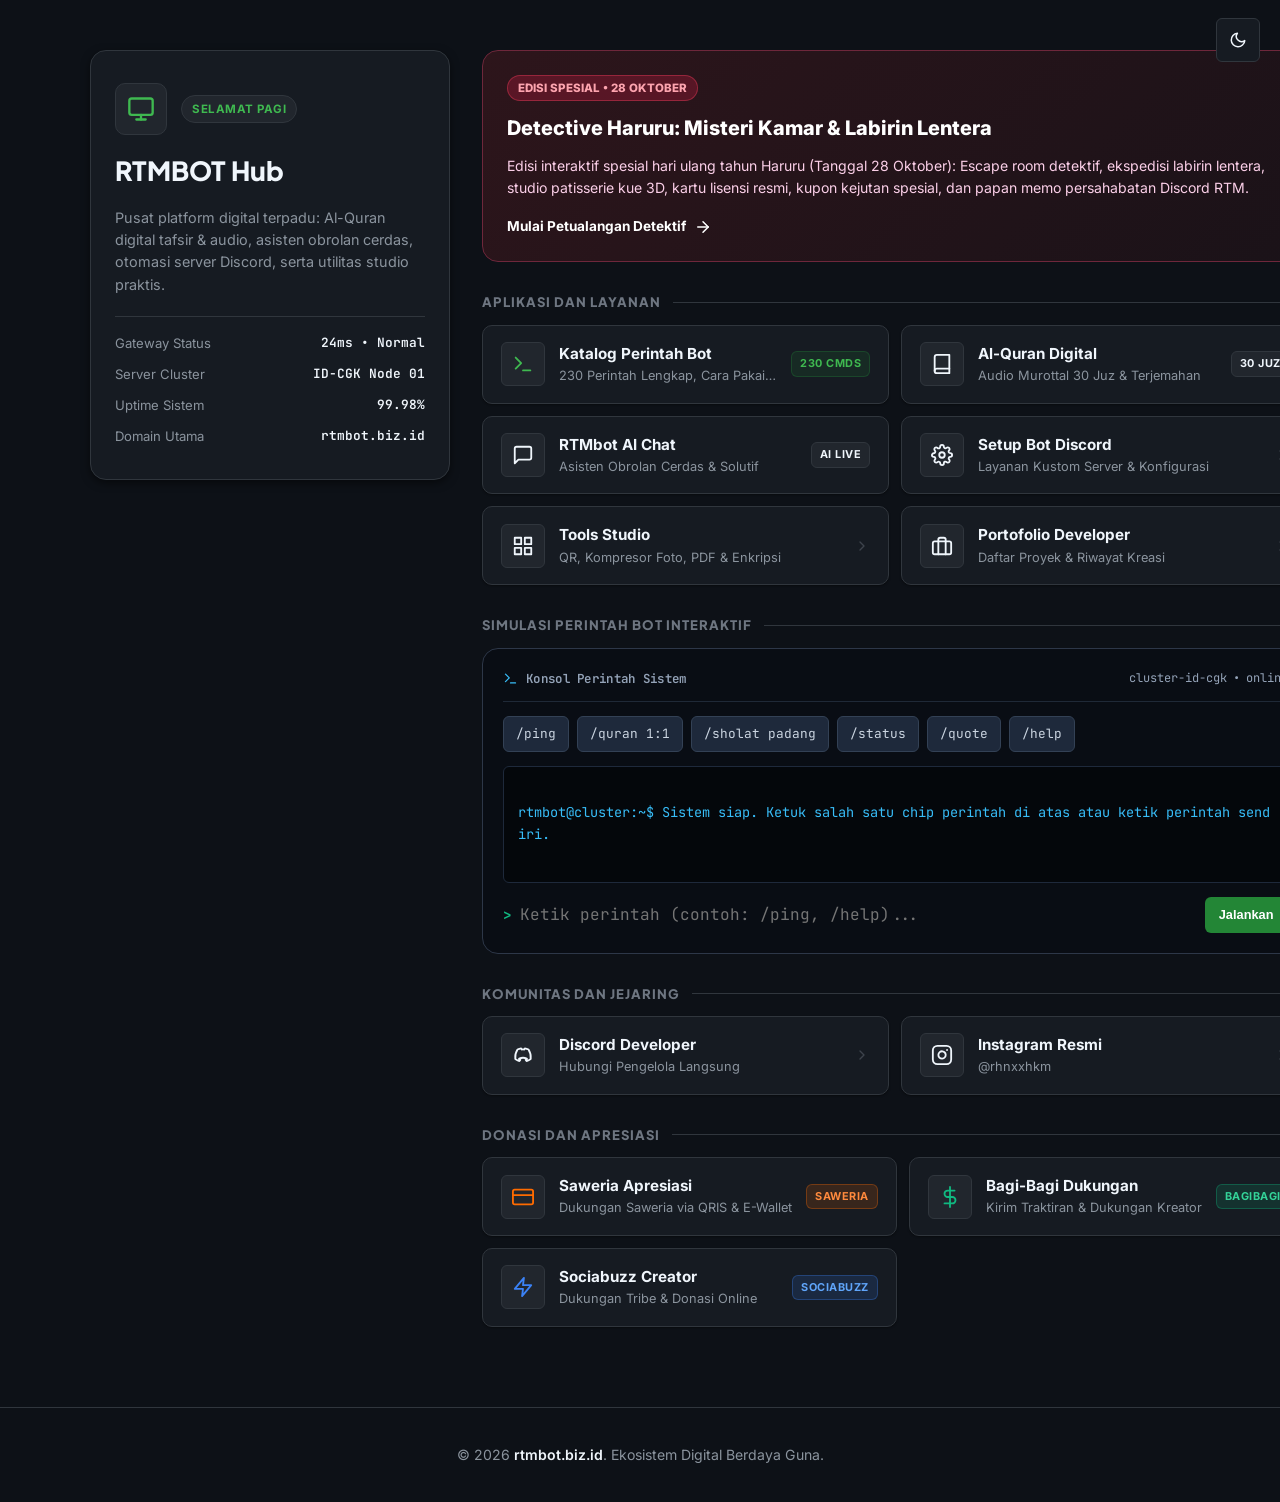
==== commit 447932e2: "feat: tambahkan katalog perintah bot interaktif dan routing commands" ====
--- a/index.html
+++ b/index.html
@@ -536,21 +536,28 @@
         box-sizing: border-box;
       }
       .app-card {
-        padding: 14px 16px;
+        padding: 13px 15px;
         gap: 12px;
-        min-height: 64px;
+        min-height: 62px;
         box-sizing: border-box;
         width: 100%;
+        overflow: hidden;
       }
       .card-icon-box {
         width: 40px;
         height: 40px;
+        flex-shrink: 0;
       }
       .card-name {
         font-size: 0.92rem;
       }
       .card-desc {
         font-size: 0.78rem;
+      }
+      .card-tag {
+        font-size: 0.65rem;
+        padding: 2px 7px;
+        flex-shrink: 0;
       }
       .terminal-card {
         padding: 18px 16px;
@@ -669,6 +676,20 @@
       <div class="section-block">
         <h2 class="section-title">Aplikasi dan Layanan</h2>
         <div class="cards-grid">
+          <a href="commands.html" class="app-card">
+            <div class="card-icon-box" style="color: var(--rtm-primary-light);">
+              <svg width="22" height="22" viewBox="0 0 24 24" fill="none" stroke="currentColor" stroke-width="2" stroke-linecap="round" stroke-linejoin="round">
+                <polyline points="4 17 10 11 4 5"></polyline>
+                <line x1="12" y1="19" x2="20" y2="19"></line>
+              </svg>
+            </div>
+            <div class="card-info">
+              <div class="card-name">Katalog Perintah Bot</div>
+              <div class="card-desc">230 Perintah Lengkap, Cara Pakai &amp; Izin</div>
+            </div>
+            <span class="card-tag" style="background: rgba(35, 134, 54, 0.15); color: var(--rtm-primary-light); border-color: rgba(35, 134, 54, 0.3);">230 Cmds</span>
+          </a>
+
           
           <a href="quran/" class="app-card">
             <div class="card-icon-box">
